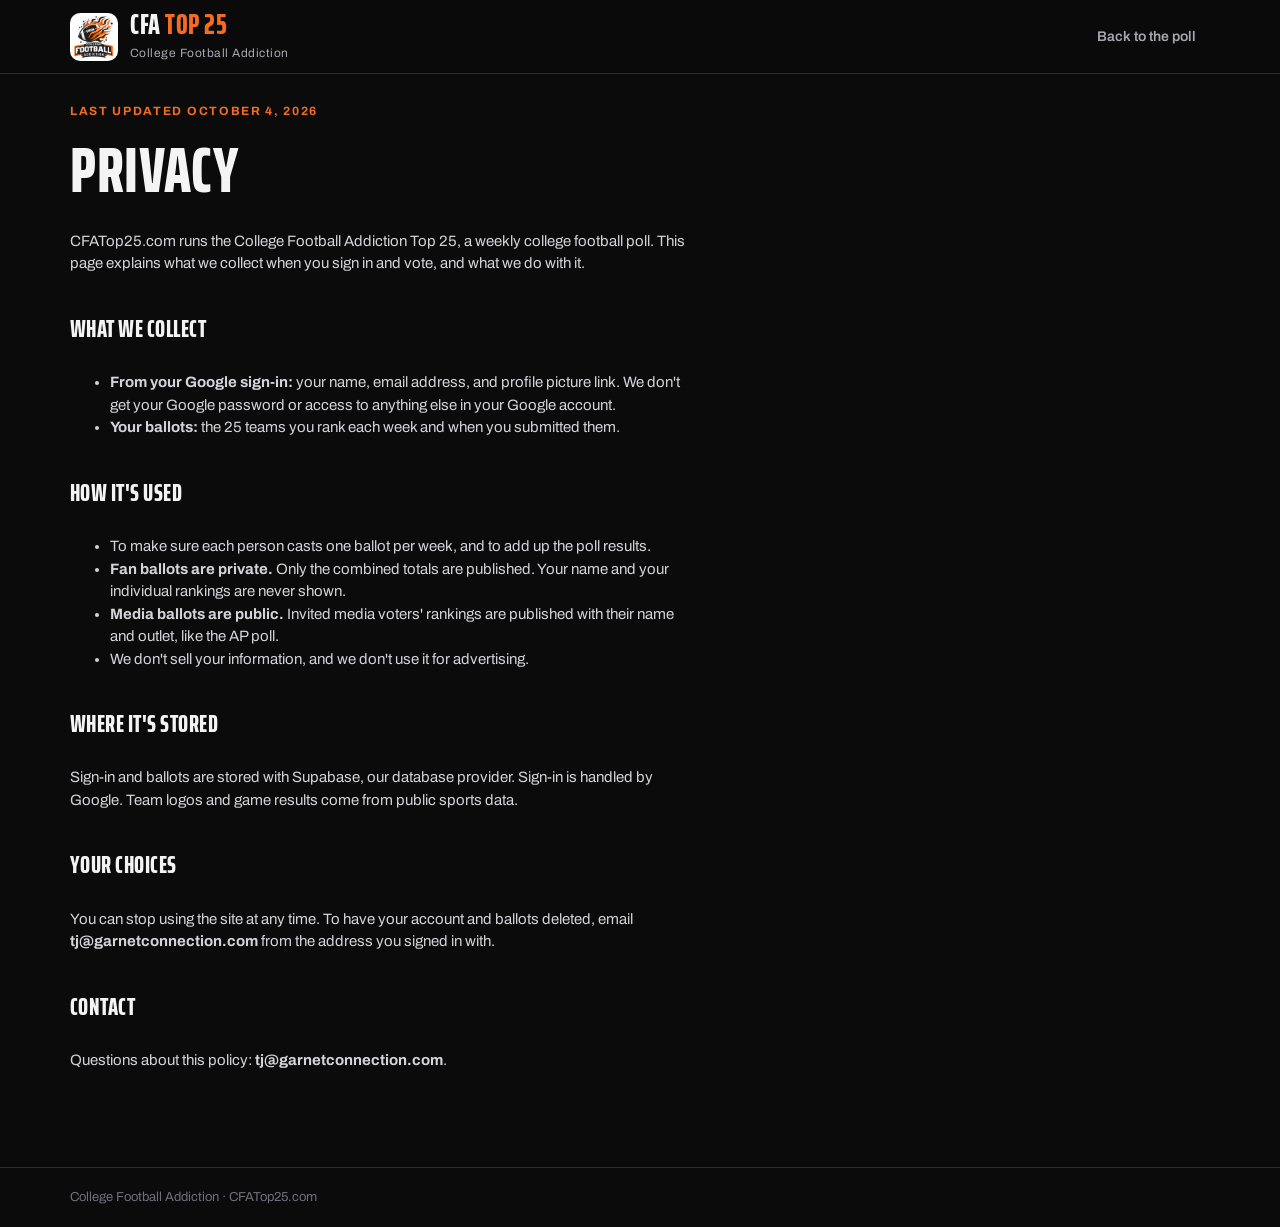
==== privacy.html @ ac865d9c "Add files via upload" ====
<!doctype html>
<html lang="en">
<head>
<meta charset="utf-8">
<meta name="viewport" content="width=device-width, initial-scale=1, viewport-fit=cover">
<title>Privacy · CFA Top 25</title>
<link rel="icon" href="assets/favicon.png">
<link rel="stylesheet" href="https://fonts.googleapis.com/css2?family=Archivo:wght@400;500;600;700&family=Saira+Extra+Condensed:wght@600;700;800&display=swap">
<link rel="stylesheet" href="styles.css">
</head>
<body>
<header class="site-header">
  <div class="wrap header-row">
    <a class="brand" href="./">
      <span class="brand-badge"><img src="assets/cfa-logo.png" alt="College Football Addiction"></span>
      <span><span class="brand-name">CFA <span>Top 25</span></span><br><span class="brand-sub">College Football Addiction</span></span>
    </a>
    <nav class="nav" aria-label="Main"><a href="./">Back to the poll</a></nav>
  </div>
</header>
<main class="wrap">
  <article class="legal">
    <div class="eyebrow"><b>Last updated October 4, 2026</b></div>
    <h1>Privacy</h1>
    <p>CFATop25.com runs the College Football Addiction Top 25, a weekly college football poll. This page explains what we collect when you sign in and vote, and what we do with it.</p>

    <h2>What we collect</h2>
    <ul>
      <li><b>From your Google sign-in:</b> your name, email address, and profile picture link. We don't get your Google password or access to anything else in your Google account.</li>
      <li><b>Your ballots:</b> the 25 teams you rank each week and when you submitted them.</li>
    </ul>

    <h2>How it's used</h2>
    <ul>
      <li>To make sure each person casts one ballot per week, and to add up the poll results.</li>
      <li><b>Fan ballots are private.</b> Only the combined totals are published. Your name and your individual rankings are never shown.</li>
      <li><b>Media ballots are public.</b> Invited media voters' rankings are published with their name and outlet, like the AP poll.</li>
      <li>We don't sell your information, and we don't use it for advertising.</li>
    </ul>

    <h2>Where it's stored</h2>
    <p>Sign-in and ballots are stored with Supabase, our database provider. Sign-in is handled by Google. Team logos and game results come from public sports data.</p>

    <h2>Your choices</h2>
    <p>You can stop using the site at any time. To have your account and ballots deleted, email <b>tj@garnetconnection.com</b> from the address you signed in with.</p>

    <h2>Contact</h2>
    <p>Questions about this policy: <b>tj@garnetconnection.com</b>.</p>
  </article>
</main>
<footer><div class="wrap">College Football Addiction · CFATop25.com</div></footer>
</body>
</html>
---- styles.css ----
/* CFA Top 25
   Layout: broadcast-style dark board. Black ground, white type, orange only where action or change happens. */
:root {
  --bg: #0b0b0c;
  --surface: #151517;
  --surface-2: #1e1e21;
  --line: #2b2b30;
  --fg: #f4f4f5;
  --muted: #a6a6ad;
  --faint: #6f6f78;
  --accent: #f36c21;      /* the logo's orange */
  --accent-ink: #120700;
  --up: #4ade80;
  --down: #f87171;
  --display: "Saira Extra Condensed", "Arial Narrow", "Roboto Condensed", sans-serif;
  --body: "Archivo", "Helvetica Neue", Arial, sans-serif;
  --radius: 10px;
  color-scheme: dark;
}

* { box-sizing: border-box; }
html, body { margin: 0; }
body {
  background: var(--bg);
  color: var(--fg);
  font: 400 15px/1.5 var(--body);
  -webkit-font-smoothing: antialiased;
}
a { color: var(--accent); text-decoration: none; }
a:hover { text-decoration: underline; }
button, input, select { font: inherit; color: inherit; }
:focus-visible { outline: 2px solid var(--accent); outline-offset: 2px; }
.num { font-variant-numeric: tabular-nums; }
.visually-hidden { position: absolute; width: 1px; height: 1px; overflow: hidden; clip: rect(0 0 0 0); white-space: nowrap; }

/* ---------- Header ---------- */
.site-header {
  position: sticky; top: env(safe-area-inset-top, 0px); z-index: 20;
  background: rgba(11, 11, 12, 0.92);
  backdrop-filter: blur(8px);
  border-bottom: 1px solid var(--line);
}
.wrap { max-width: 1180px; margin: 0 auto; padding-inline: 20px; }
.header-row { display: flex; align-items: center; justify-content: space-between; gap: 16px; padding-block: 10px; flex-wrap: wrap; }
.brand { display: flex; align-items: center; gap: 12px; color: var(--fg); }
.brand:hover { text-decoration: none; }
.brand-badge { width: 48px; height: 48px; border-radius: 10px; background: #fff; display: grid; place-items: center; flex: none; }
.brand-badge img { width: 44px; height: 44px; }
.brand-name { font: 800 28px/1 var(--display); letter-spacing: 0.02em; text-transform: uppercase; }
.brand-name span { color: var(--accent); }
.brand-sub { font-size: 12px; color: var(--muted); letter-spacing: 0.04em; }
.nav { display: flex; align-items: center; gap: 4px; flex-wrap: wrap; }
.nav a { padding: 10px 14px; border-radius: 8px; color: var(--muted); font-weight: 600; font-size: 14px; }
.nav a:hover { color: var(--fg); background: var(--surface); text-decoration: none; }
.nav a:not(.btn)[aria-current="page"] { color: var(--fg); background: var(--surface-2); }
.btn {
  display: inline-flex; align-items: center; justify-content: center; gap: 8px;
  min-height: 44px; padding: 0 18px; border-radius: 8px; border: 1px solid transparent;
  font-weight: 700; font-size: 14px; cursor: pointer; text-decoration: none;
}
.btn:hover { text-decoration: none; }
.btn-primary { background: var(--accent); color: var(--accent-ink); }
.btn-primary:hover { filter: brightness(1.08); }
.btn-primary:disabled { background: var(--surface-2); color: var(--faint); cursor: not-allowed; filter: none; }
.btn-ghost { background: transparent; border-color: var(--line); color: var(--fg); }
.btn-ghost:hover { border-color: var(--faint); }
.nav .btn-primary { color: var(--accent-ink); padding: 0 16px; }
.nav .btn-primary:hover { background: var(--accent); color: var(--accent-ink); }

/* ---------- Page scaffolding ---------- */
main { padding-block: 28px 80px; }
.page-head { display: flex; flex-wrap: wrap; align-items: flex-end; justify-content: space-between; gap: 16px; margin-bottom: 24px; }
.eyebrow { font-size: 12px; font-weight: 700; letter-spacing: 0.14em; text-transform: uppercase; color: var(--muted); }
.eyebrow b { color: var(--accent); font-weight: 700; }
h1 { margin: 6px 0 0; font: 800 clamp(40px, 7vw, 64px)/0.95 var(--display); text-transform: uppercase; letter-spacing: 0.01em; text-wrap: balance; }
h2 { margin: 0; font: 800 24px/1.1 var(--display); text-transform: uppercase; letter-spacing: 0.02em; }
.lede { margin: 8px 0 0; color: var(--muted); max-width: 60ch; }

.tabs { display: inline-flex; gap: 4px; padding: 4px; background: var(--surface); border: 1px solid var(--line); border-radius: 10px; flex-wrap: wrap; }
.tabs a, .tabs button {
  padding: 9px 16px; border-radius: 7px; border: 0; background: none; cursor: pointer;
  color: var(--muted); font-weight: 600; font-size: 14px; min-height: 40px; display: inline-flex; align-items: center;
}
.tabs a:hover, .tabs button:hover { color: var(--fg); text-decoration: none; }
.tabs [aria-current="page"], .tabs [aria-pressed="true"] { background: var(--fg); color: var(--bg); }

.layout { display: flex; flex-wrap: wrap; gap: 24px; align-items: flex-start; }
.layout > .main-col { flex: 999 1 620px; min-width: 0; }
.layout > .side-col { flex: 1 1 290px; min-width: 0; display: flex; flex-direction: column; gap: 16px; }

.panel { background: var(--surface); border: 1px solid var(--line); border-radius: var(--radius); }
.panel-pad { padding: 20px; display: flex; flex-direction: column; gap: 12px; }
.panel-note { color: var(--muted); font-size: 14px; margin: 0; }
.callout { border-color: #4a2a17; background: #1a120d; }

/* ---------- Team logo ---------- */
.tl { flex: none; display: inline-grid; place-items: center; object-fit: contain; }
.tl-badge {
  border-radius: 50%; background: var(--surface-2); border: 1px solid var(--line);
  font: 700 11px/1 var(--display); letter-spacing: 0.04em; color: #d4d4d8;
}
.tl-sm { width: 30px; height: 30px; }
.tl-badge.tl-sm { font-size: 9px; letter-spacing: 0; }
.tl-md { width: 36px; height: 36px; }
.tl-lg { width: 52px; height: 52px; font-size: 14px; }
.team-cell { display: flex; align-items: center; gap: 12px; min-width: 0; }
.team-name { font-weight: 600; font-size: 16px; white-space: nowrap; overflow: hidden; text-overflow: ellipsis; }
.team-conf { font-size: 12px; color: var(--faint); }

/* ---------- Poll table ---------- */
.table-scroll { overflow-x: auto; }
table.poll { width: 100%; border-collapse: collapse; min-width: 520px; }
.poll th { text-align: left; font-size: 11px; font-weight: 700; letter-spacing: 0.12em; text-transform: uppercase; color: var(--faint); padding: 12px 16px; border-bottom: 1px solid var(--line); }
.poll td { padding: 8px 16px; border-bottom: 1px solid #202024; vertical-align: middle; }
.poll tr:last-child td { border-bottom: 0; }
.poll .r { text-align: right; }
.poll .rank { width: 64px; font: 800 28px/1 var(--display); }
.poll .rec { color: var(--muted); white-space: nowrap; }
.poll .pts { font-weight: 700; font-size: 16px; }
.poll .fpv { color: var(--muted); }
.chg { font-weight: 700; font-size: 13px; white-space: nowrap; }
.chg.up { color: var(--up); }
.chg.down { color: var(--down); }
.chg.same { color: var(--faint); }
.chg.new { color: var(--accent); letter-spacing: 0.06em; }
.others { padding: 16px; border-top: 1px solid var(--line); color: var(--muted); font-size: 14px; }
.others b { color: var(--fg); }

.voter-list { display: flex; flex-direction: column; }
.voter-list a { display: flex; justify-content: space-between; align-items: center; gap: 12px; padding: 10px 0; border-top: 1px solid #222226; }
.voter-list a:hover { text-decoration: none; }
.voter-list a:hover .v-name { text-decoration: underline; }
.v-name { font-weight: 600; color: var(--fg); }
.v-outlet { font-size: 13px; color: var(--muted); }
.big-stat { font: 800 40px/1 var(--display); }

/* ---------- Compare ---------- */
.gap-chip { display: inline-block; padding: 3px 8px; border-radius: 999px; font-size: 12px; font-weight: 700; background: var(--surface-2); color: var(--muted); white-space: nowrap; }
.gap-chip.fans { background: #1d2a1f; color: var(--up); }
.gap-chip.media { background: #2c1b1b; color: var(--down); }

/* ---------- Vote ---------- */
.preview-banner { display: flex; gap: 10px; align-items: center; padding: 12px 16px; border-radius: var(--radius); border: 1px dashed #5a3a26; background: #160f0a; color: #f2c9ad; font-size: 14px; margin-bottom: 20px; flex-wrap: wrap; }
.vote-grid { display: flex; flex-wrap: wrap; gap: 24px; align-items: flex-start; }
.vote-grid > .ballot-col { flex: 1 1 300px; min-width: 0; }
.vote-grid > .picker-col { flex: 1.4 1 360px; min-width: 0; position: sticky; top: 88px; }
.col-head { display: flex; justify-content: space-between; align-items: center; gap: 12px; padding: 14px 16px; border-bottom: 1px solid var(--line); flex-wrap: wrap; }
.slots { list-style: none; margin: 0; padding: 6px; display: flex; flex-direction: column; gap: 2px; }
.slot { display: flex; align-items: center; gap: 6px; border-radius: 8px; border: 1px solid transparent; }
.slot.active { border-color: var(--accent); background: #1b130e; }
.slot.drag-over { border-color: var(--fg); }
.slot-pick {
  flex: 1; min-width: 0; display: flex; align-items: center; gap: 12px;
  min-height: 46px; padding: 4px 8px; border: 0; background: none; text-align: left; cursor: pointer; border-radius: 8px;
}
.slot-pick:hover { background: var(--surface-2); }
.slot-rank { width: 30px; font: 800 22px/1 var(--display); text-align: right; flex: none; }
.slot-empty { color: var(--faint); font-size: 14px; }
.slot.active .slot-empty { color: #f2c9ad; }
.slot-tools { display: flex; gap: 2px; padding-right: 4px; }
.icon-btn {
  width: 36px; height: 36px; border-radius: 6px; border: 0; background: none; color: var(--muted);
  display: grid; place-items: center; cursor: pointer;
}
.icon-btn:hover { background: var(--surface-2); color: var(--fg); }
.icon-btn:disabled { opacity: 0.3; cursor: default; background: none; }
.icon-btn svg { width: 18px; height: 18px; }

.picker-controls { display: flex; flex-direction: column; gap: 12px; padding: 14px 16px; border-bottom: 1px solid var(--line); }
.search { width: 100%; min-height: 44px; padding: 0 14px; border-radius: 8px; border: 1px solid var(--line); background: var(--bg); }
.search::placeholder { color: var(--faint); }
.chips { display: flex; gap: 6px; overflow-x: auto; padding-bottom: 2px; }
.chip {
  flex: none; min-height: 34px; padding: 0 12px; border-radius: 999px; border: 1px solid var(--line);
  background: none; color: var(--muted); font-size: 13px; font-weight: 600; cursor: pointer;
}
.chip:hover { color: var(--fg); }
.chip[aria-pressed="true"] { background: var(--fg); border-color: var(--fg); color: var(--bg); }
.team-grid { display: grid; grid-template-columns: repeat(auto-fill, minmax(150px, 1fr)); gap: 6px; padding: 12px; max-height: 62vh; overflow-y: auto; }
.team-btn {
  display: flex; align-items: center; gap: 10px; min-height: 52px; padding: 6px 10px;
  border-radius: 8px; border: 1px solid var(--line); background: var(--bg); cursor: pointer; text-align: left; min-width: 0;
}
.team-btn:hover:not(:disabled) { border-color: var(--accent); }
.team-btn:disabled { cursor: default; opacity: 0.45; }
.team-btn .nm { font-weight: 600; font-size: 14px; line-height: 1.2; overflow: hidden; text-overflow: ellipsis; }
.team-btn .on { margin-left: auto; font: 800 16px/1 var(--display); color: var(--accent); }
.no-results { padding: 24px; color: var(--muted); }
.slot-team { display: flex; flex-direction: column; min-width: 0; line-height: 1.25; }
.game { font-size: 12.5px; color: var(--muted); white-space: nowrap; overflow: hidden; text-overflow: ellipsis; }
.game .w { color: var(--up); font-weight: 700; }
.game .l { color: var(--down); font-weight: 700; }
.team-btn .tb-text { display: flex; flex-direction: column; min-width: 0; }
.team-btn .game { font-size: 11px; }
.prefill-note { display: flex; flex-wrap: wrap; align-items: center; justify-content: space-between; gap: 10px; padding: 12px 16px; margin-bottom: 16px; border-radius: var(--radius); background: var(--surface); border: 1px solid var(--line); font-size: 14px; color: var(--muted); }
.prefill-note b { color: var(--fg); }

.submit-bar {
  position: sticky; bottom: 0; z-index: 10; margin-top: 24px;
  padding: 12px 16px calc(12px + env(safe-area-inset-bottom, 0px));
  background: rgba(21, 21, 23, 0.96); backdrop-filter: blur(8px);
  border: 1px solid var(--line); border-radius: var(--radius);
  display: flex; flex-wrap: wrap; align-items: center; justify-content: space-between; gap: 12px;
}
.progress { display: flex; align-items: center; gap: 12px; }
.progress-track { width: 140px; height: 6px; border-radius: 3px; background: var(--surface-2); overflow: hidden; }
.progress-fill { height: 100%; background: var(--accent); transition: width 0.2s; }
.privacy { font-size: 13px; color: var(--muted); }

.done { padding: 32px 24px; text-align: center; display: flex; flex-direction: column; align-items: center; gap: 12px; }
.done-list { display: grid; grid-template-columns: repeat(auto-fill, minmax(180px, 1fr)); gap: 4px 20px; text-align: left; margin-top: 8px; width: 100%; max-width: 760px; }
.done-list div { display: flex; gap: 10px; align-items: center; padding: 4px 0; font-size: 14px; }
.done-list b { width: 22px; text-align: right; font: 800 18px/1 var(--display); }

/* ---------- Ballots ---------- */
.filters { display: flex; flex-wrap: wrap; gap: 12px; align-items: flex-end; margin-bottom: 16px; }
.field { display: flex; flex-direction: column; gap: 4px; }
.field label { font-size: 11px; font-weight: 700; letter-spacing: 0.12em; text-transform: uppercase; color: var(--faint); }
.field input, .field select { min-height: 44px; padding: 0 12px; border-radius: 8px; border: 1px solid var(--line); background: var(--surface); min-width: 220px; }
.voter-row td { padding-block: 12px; }
.avatar { width: 40px; height: 40px; border-radius: 50%; background: var(--surface-2); display: grid; place-items: center; font-weight: 700; font-size: 14px; flex: none; }
.top3 { display: flex; gap: 4px; }
.take { color: #d4d4d8; font-size: 14px; }

/* ---------- Single ballot ---------- */
.ballot-head { display: flex; flex-wrap: wrap; justify-content: space-between; align-items: center; gap: 20px; padding: 24px; }
.ballot-who { display: flex; align-items: center; gap: 16px; }
.ballot-who .avatar { width: 64px; height: 64px; font-size: 22px; }
.ballot-who h1 { font-size: clamp(34px, 6vw, 48px); }
.stats { display: flex; gap: 12px; flex-wrap: wrap; }
.stat { padding: 12px 16px; border-radius: 8px; background: var(--bg); border: 1px solid var(--line); }
.stat .eyebrow { font-size: 11px; }
.stat div:last-child { font: 800 28px/1.1 var(--display); }
.ballot-grid { display: grid; grid-template-columns: repeat(auto-fit, minmax(320px, 1fr)); column-gap: 32px; padding: 8px 20px 12px; }
.ballot-line { display: flex; align-items: center; gap: 12px; padding: 8px 0; border-bottom: 1px solid #202024; }
.ballot-line .slot-rank { width: 28px; }
.ballot-line .team-name { flex: 1; font-size: 15px; }
.poll-pos { font-size: 13px; color: var(--muted); white-space: nowrap; }
.legend { padding: 0 20px 16px; font-size: 13px; color: var(--muted); }
.pager { display: flex; justify-content: space-between; gap: 12px; flex-wrap: wrap; margin-bottom: 16px; font-weight: 600; font-size: 14px; }

footer { border-top: 1px solid var(--line); color: var(--faint); font-size: 13px; padding-block: 20px; }

@media (max-width: 640px) {
  .wrap { padding-inline: 16px; }
  .brand-sub { display: none; }
  .nav a:not(.btn) { padding: 10px; }
  .vote-grid > .picker-col { position: static; }
  .team-grid { max-height: none; }
  .field input, .field select { min-width: 0; width: 100%; }
  .field { flex: 1 1 100%; }
  .progress-track { width: 90px; }
}
@media (prefers-reduced-motion: reduce) { * { transition: none !important; } }

/* ---------- Live site additions ---------- */
.nav #auth { display: flex; align-items: center; gap: 6px; }
.who { display: inline-flex; align-items: center; gap: 8px; padding: 0 6px; color: var(--muted); font-size: 14px; font-weight: 600; }
.avatar-sm { width: 30px; height: 30px; font-size: 12px; }
.btn-sm { min-height: 36px; padding: 0 12px; font-size: 13px; }
.loading { color: var(--muted); }
.error-box { border-color: #5a2626; }
.form-error { color: var(--down); font-size: 13px; }
.admin-grid { display: grid; grid-template-columns: repeat(auto-fit, minmax(min(100%, 420px), 1fr)); gap: 16px; align-items: start; }
textarea { width: 100%; padding: 12px; border-radius: 8px; border: 1px solid var(--line); background: var(--bg); color: var(--fg); font: 14px/1.5 var(--body); resize: vertical; }
textarea::placeholder { color: var(--faint); }
.legal { max-width: 70ch; display: flex; flex-direction: column; gap: 14px; }
.legal h2 { margin-top: 12px; }
.legal p, .legal li { color: #d4d4d8; }
@media (max-width: 640px) { .who-name { display: none; } }
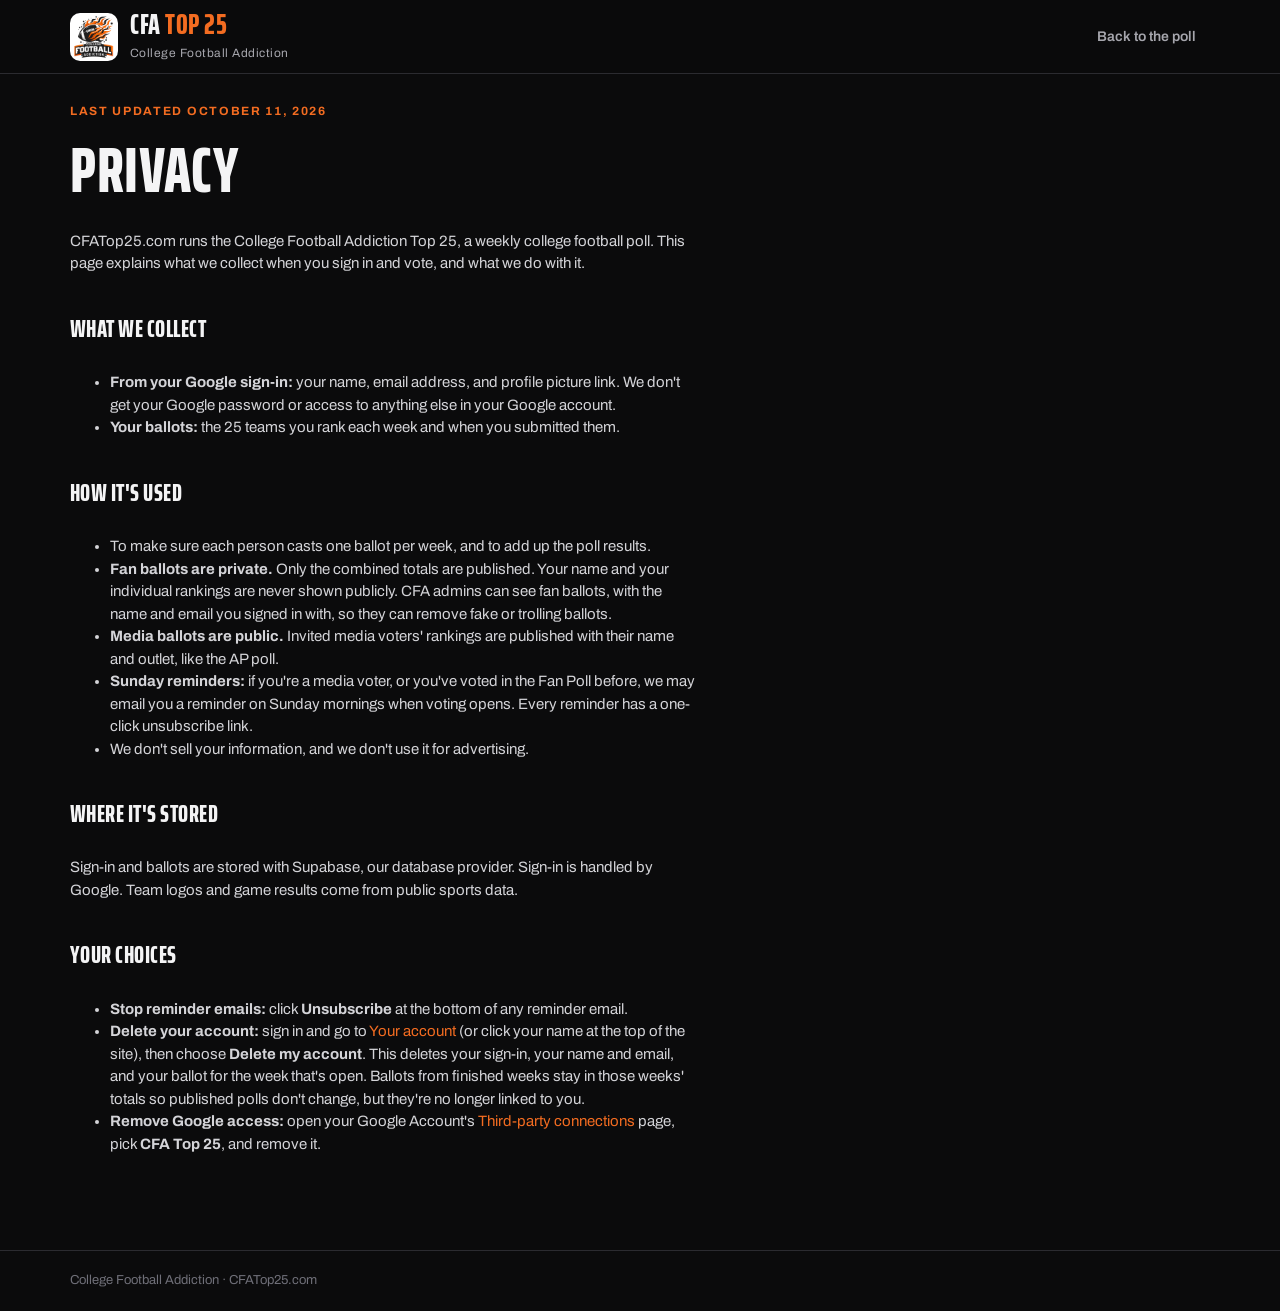
==== commit 13ef3515: "Add files via upload" ====
--- a/privacy.html
+++ b/privacy.html
@@ -20,7 +20,7 @@
 </header>
 <main class="wrap">
   <article class="legal">
-    <div class="eyebrow"><b>Last updated October 4, 2026</b></div>
+    <div class="eyebrow"><b>Last updated October 11, 2026</b></div>
     <h1>Privacy</h1>
     <p>CFATop25.com runs the College Football Addiction Top 25, a weekly college football poll. This page explains what we collect when you sign in and vote, and what we do with it.</p>
 
@@ -33,8 +33,9 @@
     <h2>How it's used</h2>
     <ul>
       <li>To make sure each person casts one ballot per week, and to add up the poll results.</li>
-      <li><b>Fan ballots are private.</b> Only the combined totals are published. Your name and your individual rankings are never shown.</li>
+      <li><b>Fan ballots are private.</b> Only the combined totals are published. Your name and your individual rankings are never shown publicly. CFA admins can see fan ballots, with the name and email you signed in with, so they can remove fake or trolling ballots.</li>
       <li><b>Media ballots are public.</b> Invited media voters' rankings are published with their name and outlet, like the AP poll.</li>
+      <li><b>Sunday reminders:</b> if you're a media voter, or you've voted in the Fan Poll before, we may email you a reminder on Sunday mornings when voting opens. Every reminder has a one-click unsubscribe link.</li>
       <li>We don't sell your information, and we don't use it for advertising.</li>
     </ul>
 
@@ -42,10 +43,11 @@
     <p>Sign-in and ballots are stored with Supabase, our database provider. Sign-in is handled by Google. Team logos and game results come from public sports data.</p>
 
     <h2>Your choices</h2>
-    <p>You can stop using the site at any time. To have your account and ballots deleted, email <b>tj@garnetconnection.com</b> from the address you signed in with.</p>
-
-    <h2>Contact</h2>
-    <p>Questions about this policy: <b>tj@garnetconnection.com</b>.</p>
+    <ul>
+      <li><b>Stop reminder emails:</b> click <b>Unsubscribe</b> at the bottom of any reminder email.</li>
+      <li><b>Delete your account:</b> sign in and go to <a href="./#account">Your account</a> (or click your name at the top of the site), then choose <b>Delete my account</b>. This deletes your sign-in, your name and email, and your ballot for the week that's open. Ballots from finished weeks stay in those weeks' totals so published polls don't change, but they're no longer linked to you.</li>
+      <li><b>Remove Google access:</b> open your Google Account's <a href="https://myaccount.google.com/connections" target="_blank" rel="noopener">Third-party connections</a> page, pick <b>CFA Top 25</b>, and remove it.</li>
+    </ul>
   </article>
 </main>
 <footer><div class="wrap">College Football Addiction · CFATop25.com</div></footer>
--- a/styles.css
+++ b/styles.css
@@ -231,7 +231,7 @@
 .stat { padding: 12px 16px; border-radius: 8px; background: var(--bg); border: 1px solid var(--line); }
 .stat .eyebrow { font-size: 11px; }
 .stat div:last-child { font: 800 28px/1.1 var(--display); }
-.ballot-grid { display: grid; grid-template-columns: repeat(auto-fit, minmax(320px, 1fr)); column-gap: 32px; padding: 8px 20px 12px; }
+.ballot-grid { display: grid; grid-template-columns: repeat(auto-fit, minmax(min(100%, 380px), 1fr)); column-gap: 32px; padding: 8px 20px 12px; }
 .ballot-line { display: flex; align-items: center; gap: 12px; padding: 8px 0; border-bottom: 1px solid #202024; }
 .ballot-line .slot-rank { width: 28px; }
 .ballot-line .team-name { flex: 1; font-size: 15px; }
@@ -268,3 +268,82 @@
 .legal h2 { margin-top: 12px; }
 .legal p, .legal li { color: #d4d4d8; }
 @media (max-width: 640px) { .who-name { display: none; } }
+.live-dot { display: inline-block; width: 8px; height: 8px; border-radius: 50%; background: var(--up); margin-right: 6px; vertical-align: 1px; animation: pulse 2s infinite; }
+@keyframes pulse { 50% { opacity: 0.35; } }
+@media (prefers-reduced-motion: reduce) { .live-dot { animation: none; } }
+
+/* Team logos sit on a light circle so dark logos stay readable on the black page */
+img.tl { background: #f1f1f3; border-radius: 50%; box-sizing: border-box; object-fit: contain; }
+img.tl.tl-sm { padding: 3px; }
+img.tl.tl-md { padding: 4px; }
+img.tl.tl-lg { padding: 6px; }
+
+/* Media voter links */
+a.ext { color: var(--fg); text-decoration: underline; text-decoration-color: var(--faint); text-underline-offset: 2px; }
+a.ext:hover { text-decoration-color: var(--accent); }
+.v-links { font-size: 15px; color: var(--muted); margin-top: 4px; }
+.edit-voter { display: grid; grid-template-columns: repeat(auto-fit, minmax(180px, 1fr)); gap: 12px; align-items: end; padding: 8px 0; }
+.edit-voter .field input { min-width: 0; width: 100%; }
+.edit-actions { display: flex; gap: 8px; align-items: center; flex-wrap: wrap; }
+
+/* Media access requests */
+.badge { display: inline-grid; place-items: center; min-width: 20px; height: 20px; padding: 0 6px; margin-left: 6px; border-radius: 999px;
+  background: #e5322d; color: #fff; font: 700 12px/1 var(--body); vertical-align: 2px; }
+.badge-inline { vertical-align: 4px; }
+.nav a[data-nav="admin"] { display: inline-flex; align-items: center; }
+.request-card { display: flex; flex-wrap: wrap; justify-content: space-between; align-items: flex-start; gap: 12px; padding: 14px 0; border-top: 1px solid var(--line); }
+.request-note { margin: 6px 0 0; font-size: 14px; color: #d4d4d8; max-width: 60ch; }
+.request-form { display: grid; grid-template-columns: repeat(auto-fit, minmax(min(100%, 260px), 1fr)); gap: 16px; max-width: 760px; }
+.request-form .field input { min-width: 0; width: 100%; }
+
+/* Share panel */
+.share-slot { margin-bottom: 20px; padding: 20px; }
+.done-compact { padding: 24px; margin-bottom: 16px; }
+.share-panel { display: flex; flex-wrap: wrap; gap: 24px; align-items: flex-start; }
+.share-preview { flex: 0 1 300px; min-width: 0; margin: 0 auto; }
+.share-img-wrap { width: 100%; max-width: 300px; aspect-ratio: 9 / 16; border-radius: 12px; overflow: hidden; background: var(--bg); border: 1px solid var(--line); display: grid; place-items: center; margin: 0 auto; }
+.share-img-wrap.square { aspect-ratio: 1 / 1; }
+.share-img-wrap img { width: 100%; height: 100%; object-fit: contain; display: block; }
+.share-loading { color: var(--muted); font-size: 14px; padding: 16px; text-align: center; }
+.share-side { flex: 1 1 320px; min-width: 0; display: flex; flex-direction: column; align-items: flex-start; gap: 14px; }
+.share-title { font-size: 32px; }
+.share-buttons { display: flex; flex-wrap: wrap; gap: 8px; }
+.share-buttons .btn svg { width: 18px; height: 18px; flex: none; }
+.share-tip { margin: 0; color: var(--muted); font-size: 14px; max-width: 60ch; }
+.share-tip b { color: var(--fg); }
+.share-status { color: var(--up); font-size: 14px; min-height: 20px; }
+.ballot-head .stats { align-items: center; }
+.share-ballot-btn { align-self: center; }
+
+/* Records next to team names */
+.rec-inline { margin-left: 8px; font-weight: 500; font-size: 0.85em; color: var(--muted); }
+.ballot-line .mv { width: 48px; text-align: right; flex: none; }
+.team-btn .nm .rec-inline { margin-left: 5px; }
+
+.tn-wrap { display: flex; align-items: baseline; min-width: 0; overflow: visible; }
+.tn-wrap .tn { min-width: 0; overflow: hidden; text-overflow: ellipsis; white-space: nowrap; }
+.tn-wrap .rec-inline { flex: none; white-space: nowrap; }
+.team-btn .nm.tn-wrap { display: flex; }
+@keyframes noteflash { from { color: var(--accent); } to { color: inherit; } }
+#vote-note.flash b { animation: noteflash 1.6s ease-out; }
+
+/* The hidden attribute always wins over button/display styles */
+[hidden] { display: none !important; }
+
+/* Admin: Voters page */
+.vt-controls { display: flex; gap: 10px; flex-wrap: wrap; padding: 12px 16px; border-bottom: 1px solid var(--line); }
+.vt-controls .search { flex: 1 1 240px; width: auto; }
+.vt-controls .vt-sort { flex: 0 1 220px; }
+.flag { display: inline-block; margin: 2px 4px 2px 0; padding: 3px 8px; border-radius: 999px; font-size: 12px; font-weight: 600; background: var(--surface-2); color: var(--fg); border: 1px solid var(--line); }
+.flag-out { background: var(--down); border-color: var(--down); color: #111; }
+.row-out td { opacity: 0.55; }
+.row-out td:last-child { opacity: 1; }
+.vb-row td { background: var(--bg); }
+.vb-grid { list-style: none; margin: 0; padding: 4px 0; display: grid; grid-template-columns: repeat(auto-fill, minmax(min(100%, 230px), 1fr)); gap: 4px 16px; }
+.vb-grid li { display: flex; align-items: center; gap: 8px; padding: 4px 6px; border-radius: 6px; min-width: 0; }
+.vb-grid li.far { background: var(--surface-2); outline: 1px solid var(--line); }
+.vb-rank { width: 22px; text-align: right; font-weight: 700; color: var(--muted); }
+.vb-name { flex: 1; min-width: 0; overflow: hidden; text-overflow: ellipsis; white-space: nowrap; font-size: 14px; }
+.vb-c { font-size: 12px; color: var(--faint); }
+a.who:hover { color: var(--fg); text-decoration: none; }
+.btn-danger, .btn-ghost.btn-danger { background: var(--down); border-color: var(--down); color: #111; }
